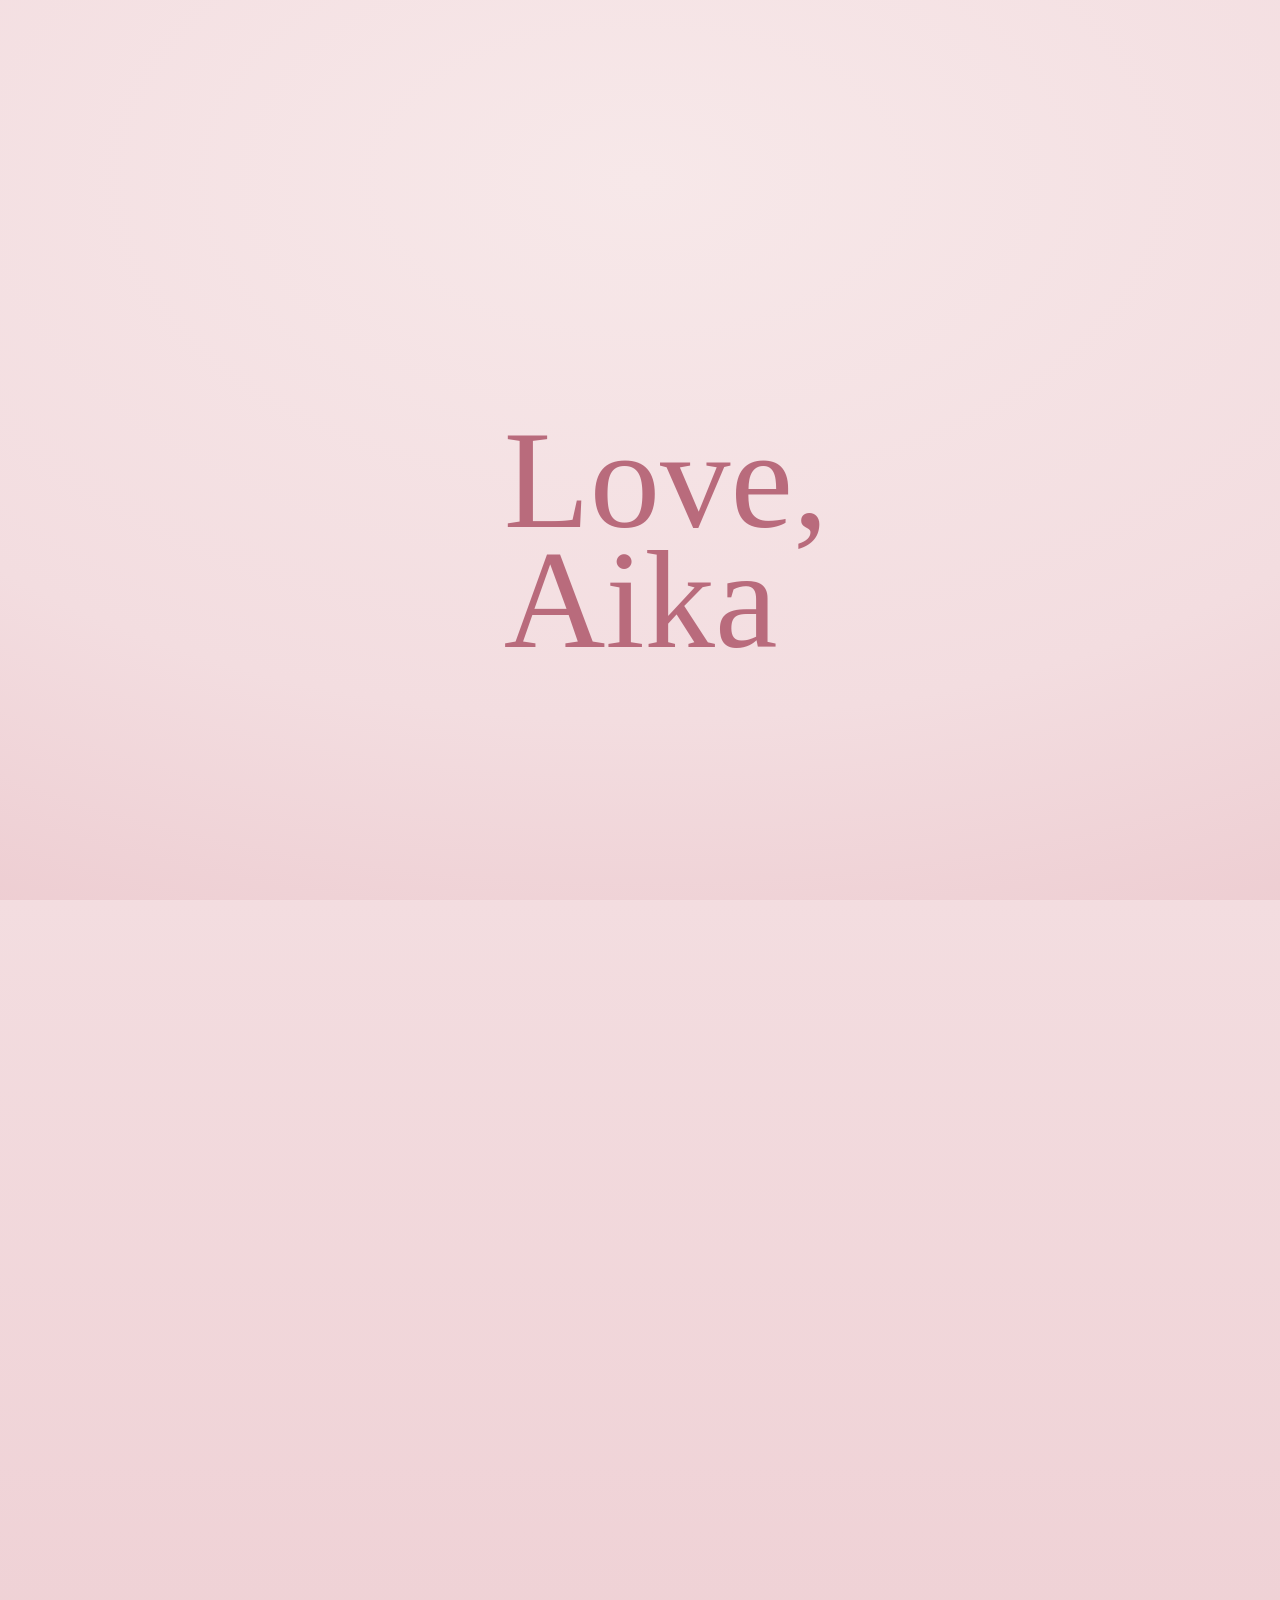
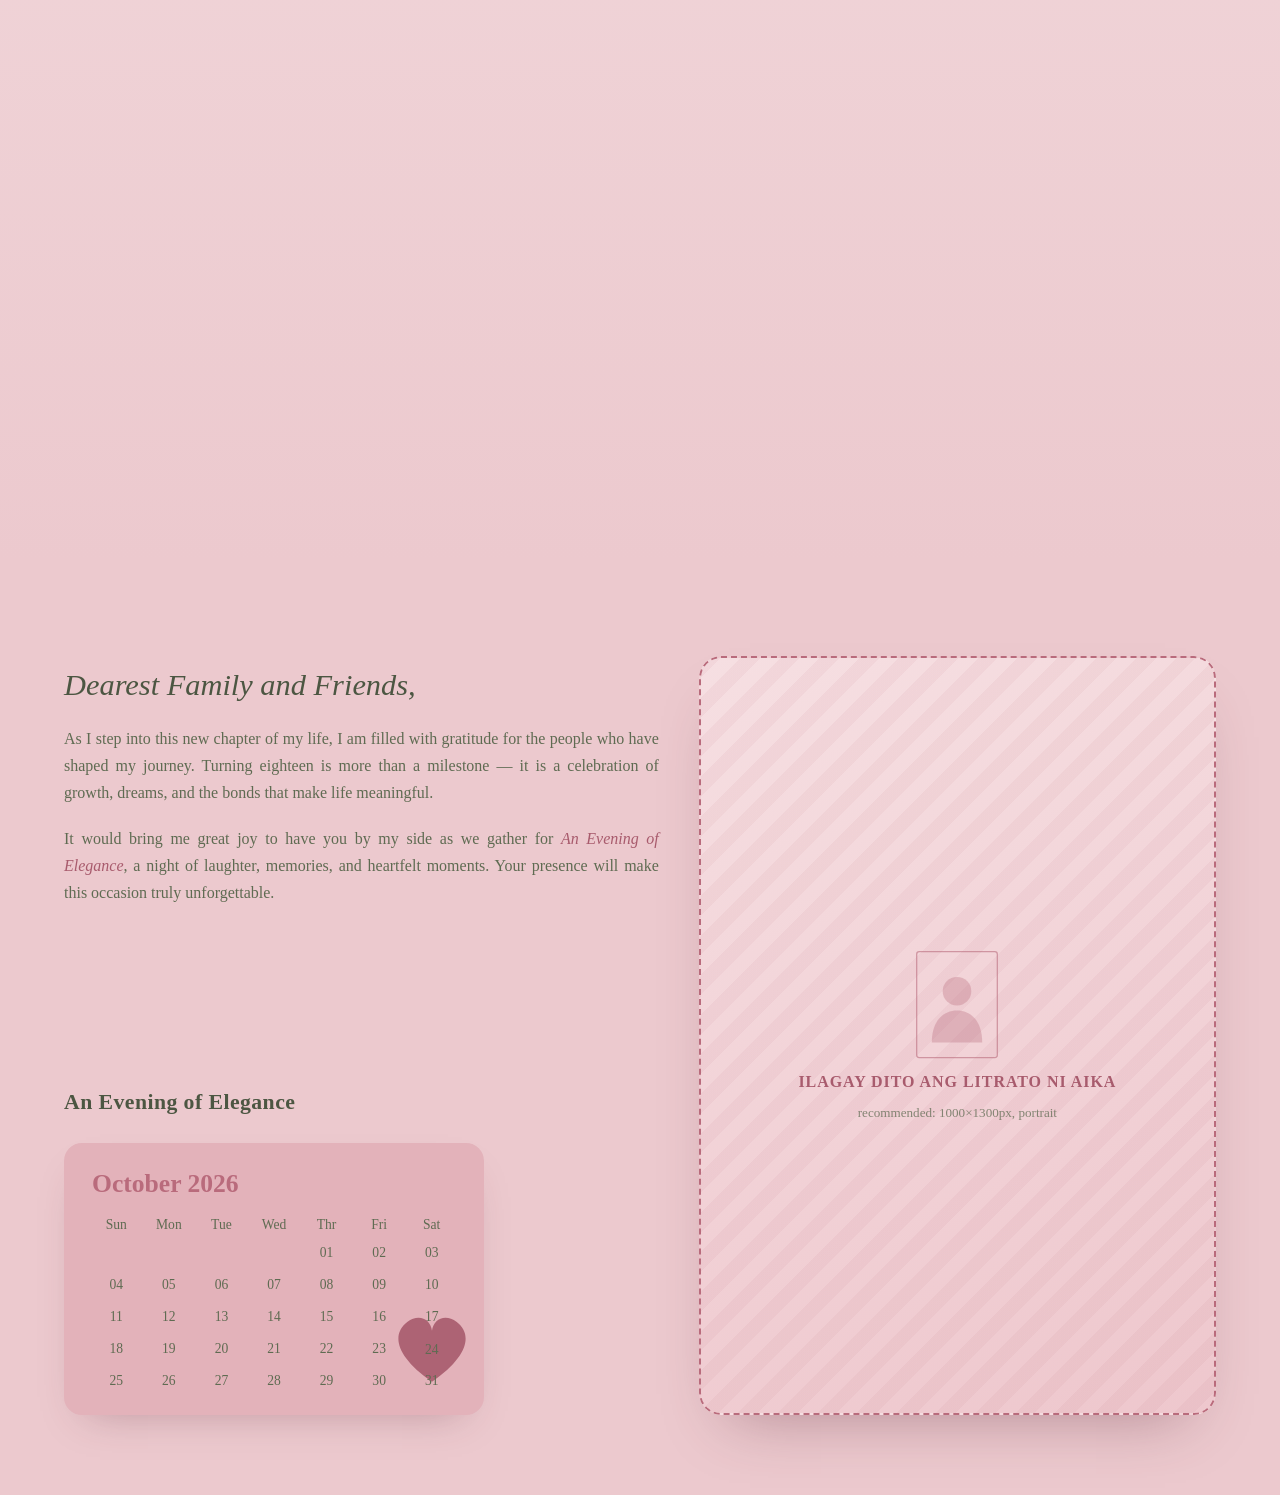
==== index.html @ d9115218 "Create index.html" ====
<!DOCTYPE html>
<html lang="fil">
<head>
<meta charset="UTF-8">
<meta name="viewport" content="width=device-width, initial-scale=1.0">
<title>Aika | An Evening of Elegance</title>
<link rel="stylesheet" href="invitation.css">
</head>
<body class="is-loading">

<!-- Floral SVG sprite sheet, reused across sections -->
<svg width="0" height="0" style="position:absolute">
  <defs id="floral-defs"></defs>
</svg>

<!-- ambient floral corners, fixed, fade based on scroll -->
<div class="floral-layer" aria-hidden="true">
  <img class="floral floral--tl" src="images/floral-corner.svg" alt="">
  <img class="floral floral--bl" src="images/floral-corner-2.svg" alt="">
  <img class="floral floral--tr" src="images/floral-corner.svg" alt="">
</div>

<!-- ============ SECTION 1 : LANDING / COVER ============ -->
<section id="landing" class="landing">
  <div class="landing__inner">
    <div class="landing__stack"></div>
  </div>
</section>

<!-- ============ SPACER — controls scroll distance for the morph ============ -->
<div id="morph-track" class="morph-track" aria-hidden="true"></div>

<!-- ============ SECTION 2 : HOMEPAGE / INVITATION ============ -->
<section id="home" class="home">
  <div class="home__panel">

    <p class="home__eyebrow">Dearest Family and Friends,</p>

    <div class="home__body">
      <p>
        As I step into this new chapter of my life, I am filled with
        gratitude for the people who have shaped my journey. Turning
        eighteen is more than a milestone &mdash; it is a celebration of
        growth, dreams, and the bonds that make life meaningful.
      </p>
      <p>
        It would bring me great joy to have you by my side as we gather
        for <em>An Evening of Elegance</em>, a night of laughter, memories,
        and heartfelt moments. Your presence will make this occasion
        truly unforgettable.
      </p>
    </div>

    <!-- This is the LANDING SPOT for the morphing "Love, Aika" text -->
    <div class="signature-slot" id="signature-slot" aria-hidden="true"></div>

    <p class="home__event">An Evening of Elegance</p>

    <div class="home__calendar-wrap">
      <div class="calendar" aria-label="October 2026 calendar, event on the 24th">
        <p class="calendar__month">October 2026</p>
        <div class="calendar__grid calendar__grid--head">
          <span>Sun</span><span>Mon</span><span>Tue</span><span>Wed</span><span>Thr</span><span>Fri</span><span>Sat</span>
        </div>
        <div class="calendar__grid">
          <span class="is-empty"></span><span class="is-empty"></span><span class="is-empty"></span><span class="is-empty"></span>
          <span>01</span><span>02</span><span>03</span>
          <span>04</span><span>05</span><span>06</span><span>07</span><span>08</span><span>09</span><span>10</span>
          <span>11</span><span>12</span><span>13</span><span>14</span><span>15</span><span>16</span><span>17</span>
          <span>18</span><span>19</span><span>20</span><span>21</span><span>22</span><span>23</span>
          <span class="is-marked">
            <svg class="calendar__heart" viewBox="0 0 120 110" aria-hidden="true">
              <path d="M60 100 C10 65 4 35 26 18 C42 6 58 14 60 30 C62 14 78 6 94 18 C116 35 110 65 60 100 Z" />
            </svg>
            <span class="is-marked__num">24</span>
          </span>
          <span>25</span><span>26</span><span>27</span><span>28</span><span>29</span><span>30</span><span>31</span>
        </div>
      </div>
    </div>

  </div>

  <div class="home__photo">
    <div class="home__photo-frame">
      <div class="photo-placeholder" role="img" aria-label="Placeholder para sa larawan ni Aika">
        <svg viewBox="0 0 200 260" class="photo-placeholder__icon" aria-hidden="true">
          <rect x="4" y="4" width="192" height="252" rx="6" />
          <circle cx="100" cy="98" r="34" />
          <path d="M40 220 C40 168 68 144 100 144 C132 144 160 168 160 220 Z" />
        </svg>
        <p class="photo-placeholder__label">ILAGAY DITO ANG LITRATO NI AIKA</p>
        <p class="photo-placeholder__sub">recommended: 1000&times;1300px, portrait</p>
      </div>
    </div>
  </div>

</section>

<script src="invitation.js"></script>
</body>
</html>
---- invitation.css ----
/* ==========================================================================
   AIKA — AN EVENING OF ELEGANCE
   Self-hosted fonts (no external CDN dependency — works offline too)
   ========================================================================== */

@font-face {
      font-family: 'Amoresa';
      src: url('fonts/Amoresa\ Aged.otf') format('truetype');
    }
    @font-face {
    font-family: 'Maragsa';
    src: url('fonts/MaragsaDisplay.otf') format('truetype');
}

/* ==========================================================================
   Design tokens
   ========================================================================== */

:root {
  /* -- palette, pulled from the reference invitation -- */
  --blush-50:   #f7e8e9;   /* lightest background wash */
  --blush-100:  #f3dde0;   /* landing background */
  --blush-200:  #ecc9ce;   /* home background */
  --blush-300:  #e3b2ba;   /* calendar card */
  --rose-500:   #b96b7c;   /* signature script / headline pink */
  --rose-600:   #a85b6d;   /* deeper rose for emphasis */
  --sage-600:   #5f6b52;   /* the muted green body copy */
  --sage-700:   #4c5642;   /* deeper sage for eyebrow labels */
  --cream-50:   #fbf4ec;

  /* -- type -- */
  --font-script: 'Alex Brush', cursive;
  --font-display: 'Cormorant', serif;
  --font-body: 'Cormorant Garamond', serif;

  /* -- motion -- */
  --ease-soft: cubic-bezier(0.22, 1, 0.36, 1);
}

* { box-sizing: border-box; }

html {
  scroll-behavior: auto; /* we drive motion manually via JS, not CSS smoothscroll */
}

body {
  margin: 0;
  font-family: var(--font-body);
  color: var(--sage-600);
  background: var(--blush-100);
  overflow-x: hidden;
}

@media (prefers-reduced-motion: reduce) {
  * { animation-duration: 0.01ms !important; transition-duration: 0.01ms !important; }
}

p { margin: 0; }

/* ==========================================================================
   Ambient floral corners — fixed, subtly present across both sections
   ========================================================================== */

.floral-layer {
  position: fixed;
  inset: 0;
  pointer-events: none;
  z-index: 1;
}

.floral {
  position: absolute;
  width: clamp(160px, 22vw, 340px);
  height: auto;
  opacity: 0.9;
}

.floral--tl { top: -40px; left: -50px; }
.floral--bl { bottom: -60px; left: -60px; transform: scaleY(-1) rotate(6deg); }
.floral--tr { top: -50px; right: -60px; transform: scaleX(-1); }

@media (max-width: 720px) {
  .floral { width: clamp(120px, 34vw, 200px); opacity: 0.7; }
}

/* ==========================================================================
   PAGE-LOAD FADE-IN
   body starts hidden+lifted; JS removes .is-loading shortly after DOM
   ready, which lets this transition play once on first visit.
   ========================================================================== */

body.is-loading .landing__inner,
body.is-loading #signature {
  opacity: 0;
}

body.is-loading .landing__inner {
  transform: translateY(14px);
}

.landing__inner {
  transition: opacity 1.1s var(--ease-soft), transform 1.1s var(--ease-soft);
}

#signature {
  transition: opacity 1.1s var(--ease-soft);
}

@media (prefers-reduced-motion: reduce) {
  body.is-loading .landing__inner,
  body.is-loading #signature {
    opacity: 1;
  }
  body.is-loading .landing__inner { transform: none; }
}

/* ==========================================================================
   SECTION 1 — LANDING / COVER
   ========================================================================== */

.landing {
  position: relative;
  height: 100vh;
  display: flex;
  align-items: center;
  justify-content: center;
  background: radial-gradient(120% 100% at 50% 20%, var(--blush-50) 0%, var(--blush-100) 60%, var(--blush-200) 100%);
  z-index: 2;
  overflow: hidden;
}

.landing__inner {
  text-align: center;
  padding: 0 24px;
  max-width: 720px;
  display: flex;
  flex-direction: column;
  align-items: center;
}

/* This empty stack reserves layout space equal to where the moving
   "Love, Aika" signature sits at scroll-progress = 0 (two script lines).
   The actual text is rendered by the single #signature element,
   positioned in JS, so this block only needs to hold its place. */
.landing__stack {
  height: clamp(230px, 30vw, 340px);
  width: 100%;
}


/* ==========================================================================
   MORPH TRACK — invisible spacer that defines how much scrolling
   the landing -> homepage transition takes
   ========================================================================== */

.morph-track {
  height: 140vh; /* scroll distance for the full morph */
  position: relative;
  z-index: 2;
  background: linear-gradient(to bottom, var(--blush-100), var(--blush-200));
  pointer-events: none;
}

/* ==========================================================================
   SECTION 2 — HOMEPAGE / INVITATION
   ========================================================================== */

.home {
  position: relative;
  min-height: 100vh;
  background: var(--blush-200);
  z-index: 2;
  display: grid;
  grid-template-columns: 1.15fr 1fr;
  align-items: stretch;
  padding: 96px 5vw 80px;
  gap: 40px;
}

.home__panel {
  display: flex;
  flex-direction: column;
  padding-top: 12px;
  max-width: 640px;
}

.home__eyebrow {
  font-family: var(--font-display);
  font-style: italic;
  font-weight: 500;
  font-size: clamp(1.4rem, 2.4vw, 1.9rem);
  color: var(--sage-700);
  margin-bottom: 22px;
}

.home__body {
  display: flex;
  flex-direction: column;
  gap: 18px;
  font-size: clamp(1rem, 1.15vw, 1.15rem);
  line-height: 1.7;
  color: var(--sage-600);
  text-align: justify;
}

.home__body em {
  font-style: italic;
  color: var(--rose-600);
}

/* Reserved space where the moving signature settles at scroll-progress = 1.
   Height matches the visual footprint of the script text at its small size.
   Uses a higher min so narrow/mobile viewports don't under-reserve space
   relative to the font-size formula used in script.js (based on slot width). */
.signature-slot {
  height: clamp(150px, 30vw, 190px);
  width: 100%;
}

.home__event {
  font-family: var(--font-body);
  font-weight: 600;
  font-size: clamp(1.15rem, 1.7vw, 1.5rem);
  color: var(--sage-700);
  letter-spacing: 0.02em;
  margin-top: -6px;
  margin-bottom: 28px;
}

.home__calendar-wrap {
  margin-top: auto;
}

.calendar {
  position: relative;
  background: var(--blush-300);
  border-radius: 18px;
  padding: 26px 28px 22px;
  max-width: 420px;
  overflow: hidden;
  box-shadow: 0 18px 40px -22px rgba(90, 40, 55, 0.35);
}

.calendar__month {
  font-family: var(--font-display);
  font-weight: 600;
  font-size: clamp(1.4rem, 2vw, 1.7rem);
  color: var(--rose-500);
  margin-bottom: 14px;
}

.calendar__grid {
  display: grid;
  grid-template-columns: repeat(7, 1fr);
  gap: 8px 4px;
  text-align: center;
  font-size: 0.85rem;
}

.calendar__grid--head {
  font-weight: 600;
  color: var(--sage-700);
  margin-bottom: 4px;
}

.calendar__grid span {
  padding: 4px 0;
  color: var(--sage-600);
  font-weight: 500;
  position: relative;
  z-index: 2;
}

.calendar__grid span.is-empty { visibility: hidden; }

.calendar__grid span.is-marked {
  position: relative;
  display: flex;
  align-items: center;
  justify-content: center;
  padding: 0;
}

.calendar__heart {
  position: absolute;
  top: 50%;
  left: 50%;
  width: 180%;
  height: auto;
  transform: translate(-50%, -50%);
  fill: var(--rose-600);
  opacity: 0.9;
  z-index: 1;
  pointer-events: none;
}

.is-marked__num {
  position: relative;
  z-index: 2;
  color: var(--cream-50);
  font-weight: 700;
  transform: translateY(3%);
}

/* ---- photo side ---- */

.home__photo {
  display: flex;
  align-items: stretch;
  justify-content: center;
}

.home__photo-frame {
  position: relative;
  width: 100%;
  border-radius: 22px;
  overflow: hidden;
  box-shadow: 0 30px 60px -30px rgba(90, 40, 55, 0.4);
}

.photo-placeholder {
  width: 100%;
  height: 100%;
  min-height: 560px;
  background:
    repeating-linear-gradient(135deg, rgba(185,107,124,0.07) 0 14px, transparent 14px 28px),
    linear-gradient(160deg, #f6dfe2, #eec7cd);
  border: 2px dashed var(--rose-500);
  border-radius: 22px;
  display: flex;
  flex-direction: column;
  align-items: center;
  justify-content: center;
  gap: 14px;
  text-align: center;
  padding: 30px;
}

.photo-placeholder__icon {
  width: 84px;
  height: auto;
  fill: none;
  stroke: var(--rose-500);
  stroke-width: 3;
  opacity: 0.6;
}
.photo-placeholder__icon circle,
.photo-placeholder__icon path {
  fill: var(--rose-500);
  stroke: none;
  opacity: 0.55;
}
.photo-placeholder__icon rect {
  fill: none;
  stroke: var(--rose-500);
  stroke-width: 3;
}

.photo-placeholder__label {
  font-family: var(--font-display);
  font-weight: 600;
  letter-spacing: 0.06em;
  color: var(--rose-600);
  font-size: 1rem;
}

.photo-placeholder__sub {
  font-size: 0.82rem;
  color: var(--sage-600);
  opacity: 0.75;
}

/* ==========================================================================
   THE MORPHING SIGNATURE — "Love, Aika"
   This single element is positioned with fixed coordinates calculated
   in JS every scroll frame, interpolating between its landing-page
   "hero" position/size and its homepage "settled" position/size.
   ========================================================================== */

#signature {
  position: fixed;
  top: 0;
  left: 0;
  transform-origin: center center;
  font-family: var(--font-script);
  color: var(--rose-500);
  line-height: 0.85;
  white-space: nowrap;
  pointer-events: none;
  z-index: 5;
  will-change: transform, top, left;
}

#signature .word {
  display: block;
}

#signature .word--love { display: inline-block; }
#signature .word--aika { display: block; }

/* Homepage caption under the signature once settled (fades in near the end) */
.home__event-label {
  display: none;
}

/* ==========================================================================
   Responsive — tablet / mobile
   ========================================================================== */

@media (max-width: 980px) {
  .home {
    grid-template-columns: 1fr;
    padding: 72px 6vw 60px;
  }
  .home__photo { order: -1; }
  .photo-placeholder { min-height: 380px; }
  .home__panel { max-width: none; }
}

@media (max-width: 560px) {
  .home__body { text-align: left; }
  .calendar { padding: 20px 18px 18px; }
  .calendar__grid { font-size: 0.72rem; gap: 6px 2px; }
}
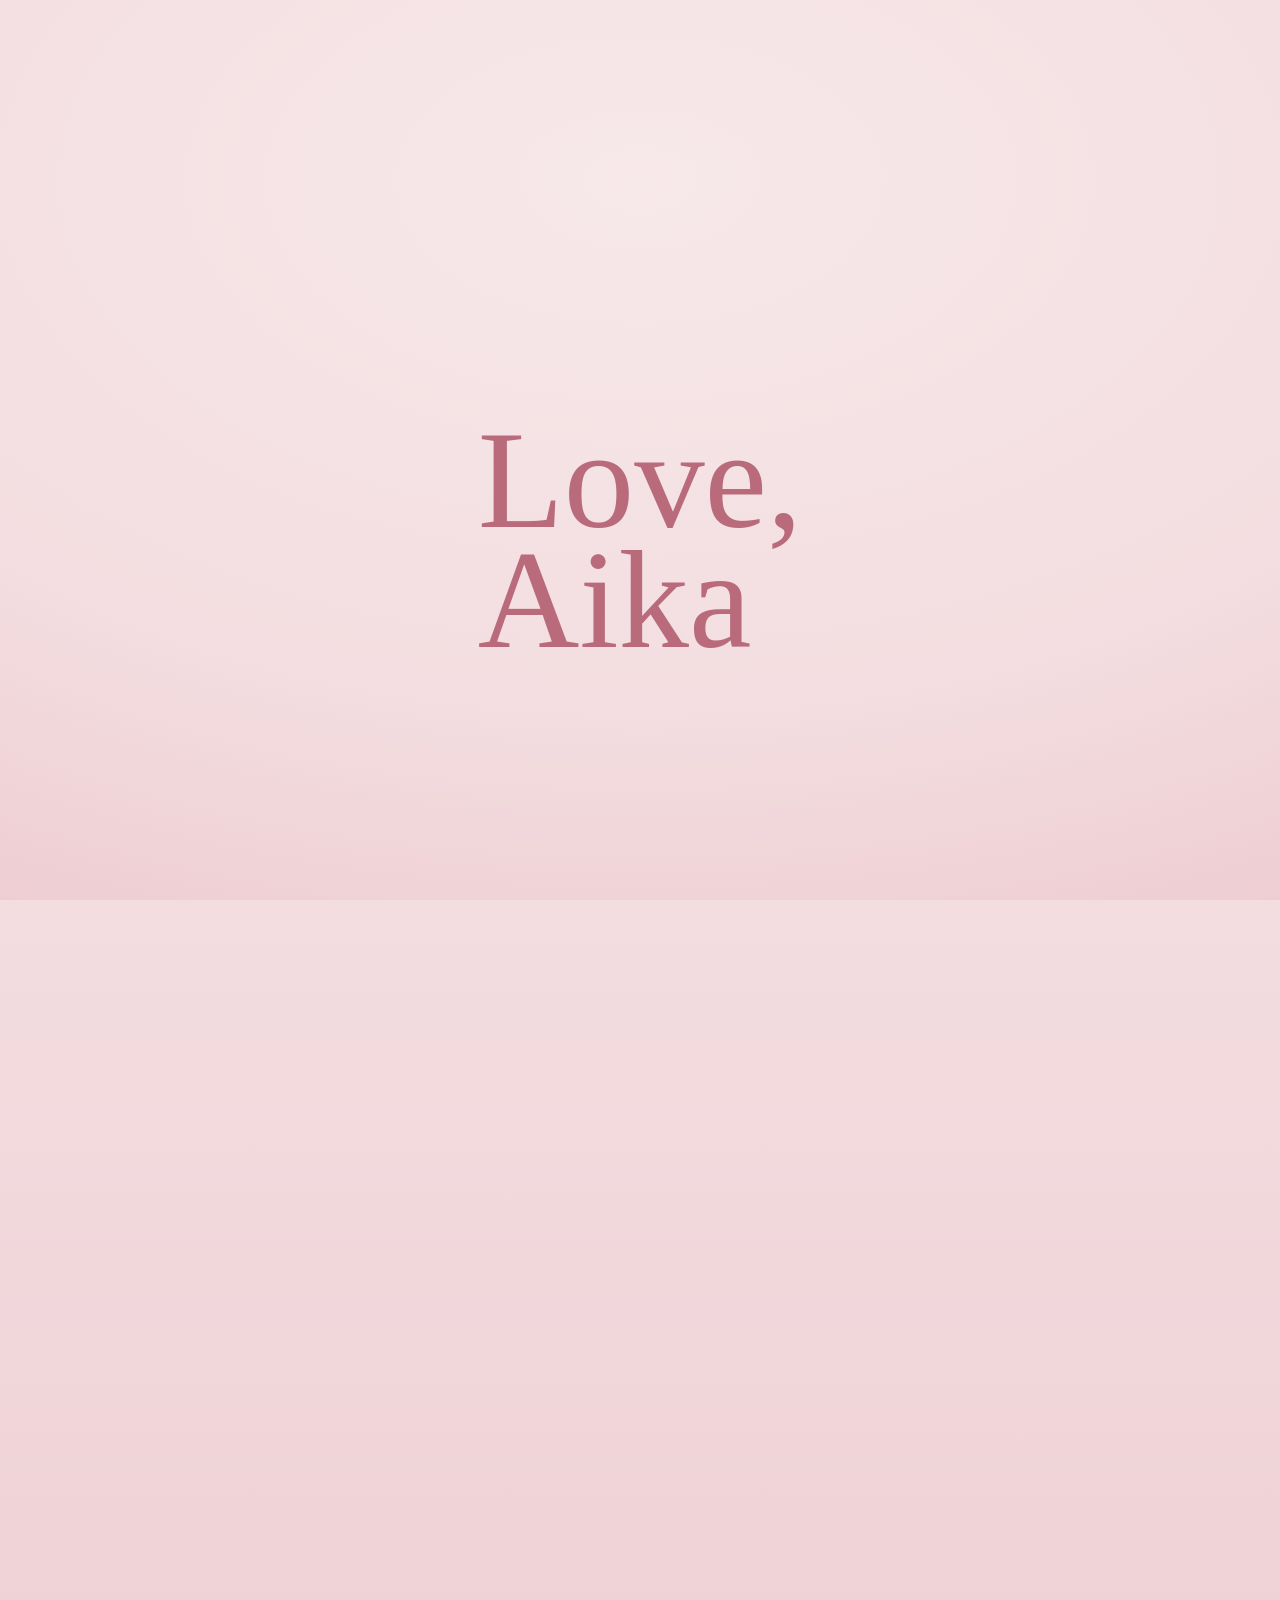
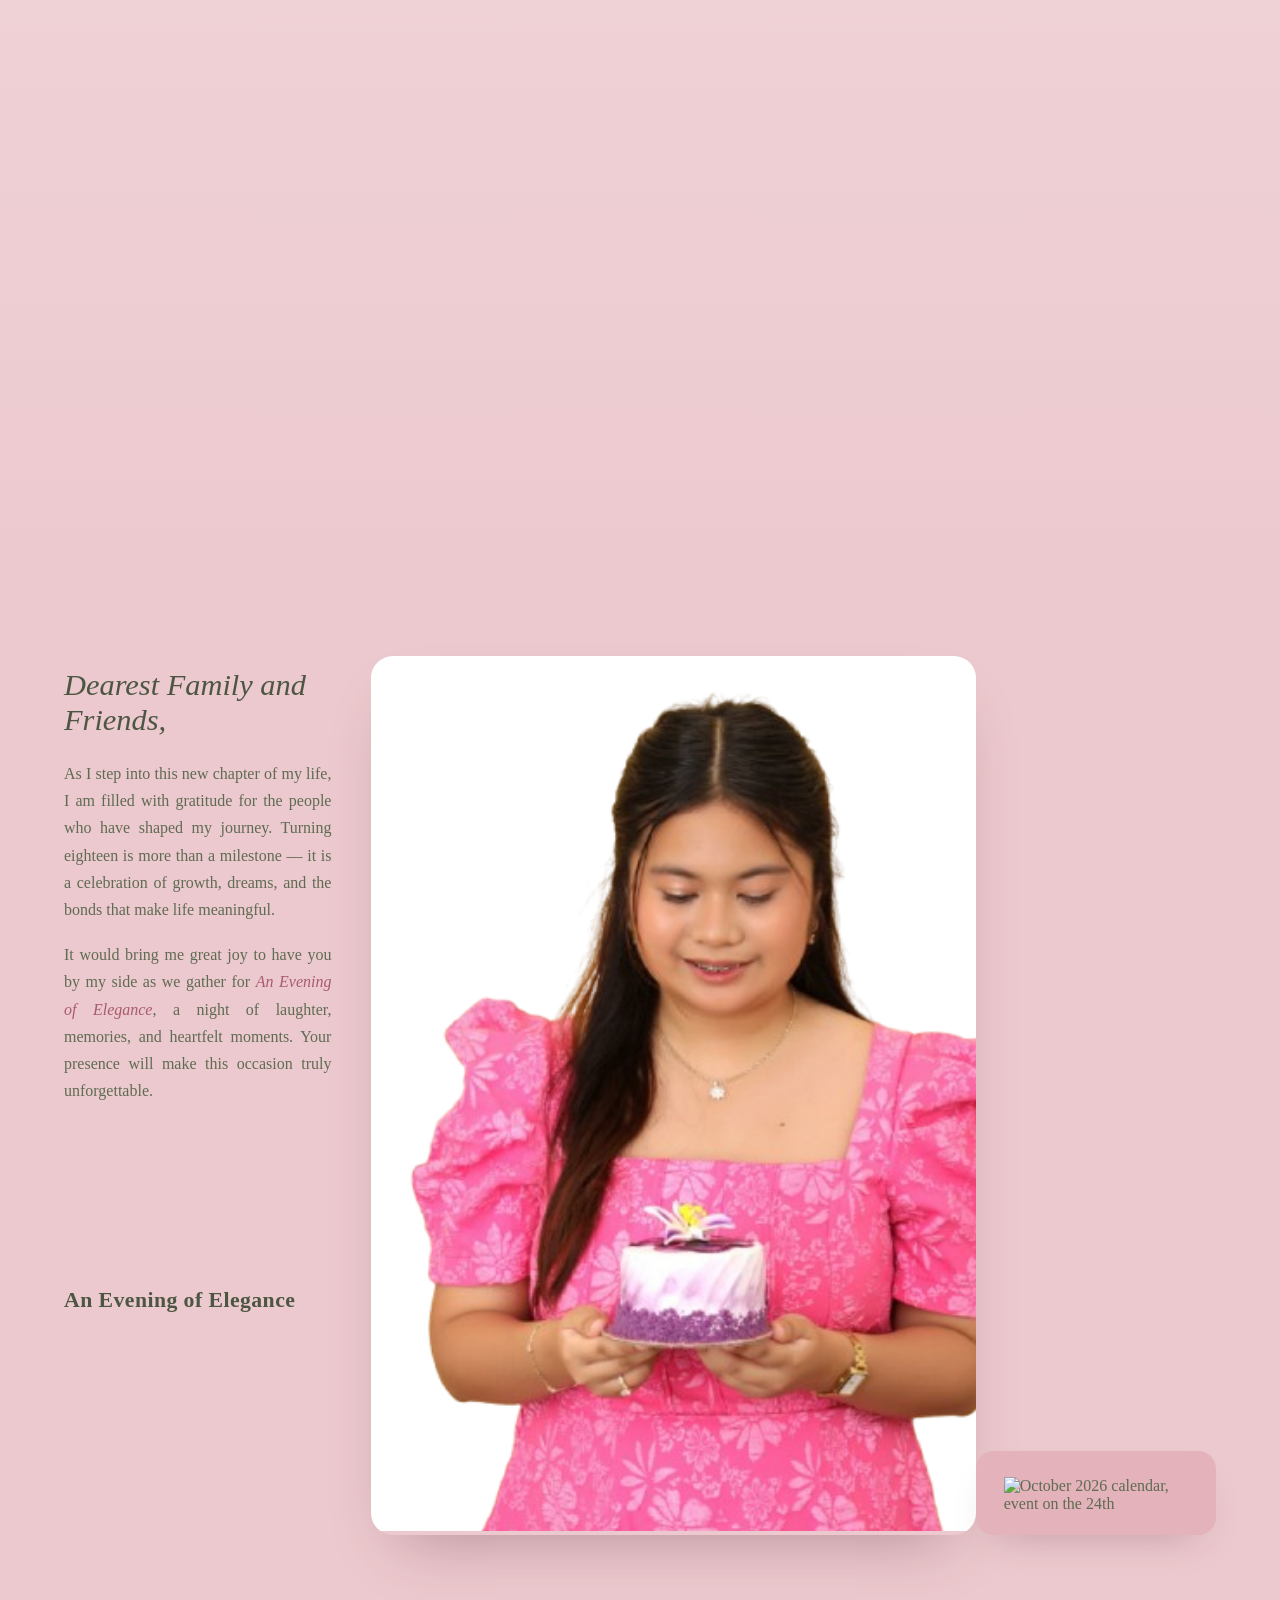
==== commit bdedf57e: "Simplify index.html by removing calendar and photo Removed calendar details and placeholder photo se" ====
--- a/index.html
+++ b/index.html
@@ -56,44 +56,21 @@
 
     <p class="home__event">An Evening of Elegance</p>
 
+    </div>
+
+    <div class="home__photo">
+      <div class="home__photo-frame">
+        <img src="images/aika-photo.png" alt="Litrato ni Aika" class="home__photo-img">
+      </div>
+
     <div class="home__calendar-wrap">
       <div class="calendar" aria-label="October 2026 calendar, event on the 24th">
-        <p class="calendar__month">October 2026</p>
-        <div class="calendar__grid calendar__grid--head">
-          <span>Sun</span><span>Mon</span><span>Tue</span><span>Wed</span><span>Thr</span><span>Fri</span><span>Sat</span>
-        </div>
-        <div class="calendar__grid">
-          <span class="is-empty"></span><span class="is-empty"></span><span class="is-empty"></span><span class="is-empty"></span>
-          <span>01</span><span>02</span><span>03</span>
-          <span>04</span><span>05</span><span>06</span><span>07</span><span>08</span><span>09</span><span>10</span>
-          <span>11</span><span>12</span><span>13</span><span>14</span><span>15</span><span>16</span><span>17</span>
-          <span>18</span><span>19</span><span>20</span><span>21</span><span>22</span><span>23</span>
-          <span class="is-marked">
-            <svg class="calendar__heart" viewBox="0 0 120 110" aria-hidden="true">
-              <path d="M60 100 C10 65 4 35 26 18 C42 6 58 14 60 30 C62 14 78 6 94 18 C116 35 110 65 60 100 Z" />
-            </svg>
-            <span class="is-marked__num">24</span>
-          </span>
-          <span>25</span><span>26</span><span>27</span><span>28</span><span>29</span><span>30</span><span>31</span>
-        </div>
+        <img src="images/calendar.png" alt="October 2026 calendar, event on the 24th">
       </div>
     </div>
 
-  </div>
 
-  <div class="home__photo">
-    <div class="home__photo-frame">
-      <div class="photo-placeholder" role="img" aria-label="Placeholder para sa larawan ni Aika">
-        <svg viewBox="0 0 200 260" class="photo-placeholder__icon" aria-hidden="true">
-          <rect x="4" y="4" width="192" height="252" rx="6" />
-          <circle cx="100" cy="98" r="34" />
-          <path d="M40 220 C40 168 68 144 100 144 C132 144 160 168 160 220 Z" />
-        </svg>
-        <p class="photo-placeholder__label">ILAGAY DITO ANG LITRATO NI AIKA</p>
-        <p class="photo-placeholder__sub">recommended: 1000&times;1300px, portrait</p>
-      </div>
-    </div>
-  </div>
+  
 
 </section>
 
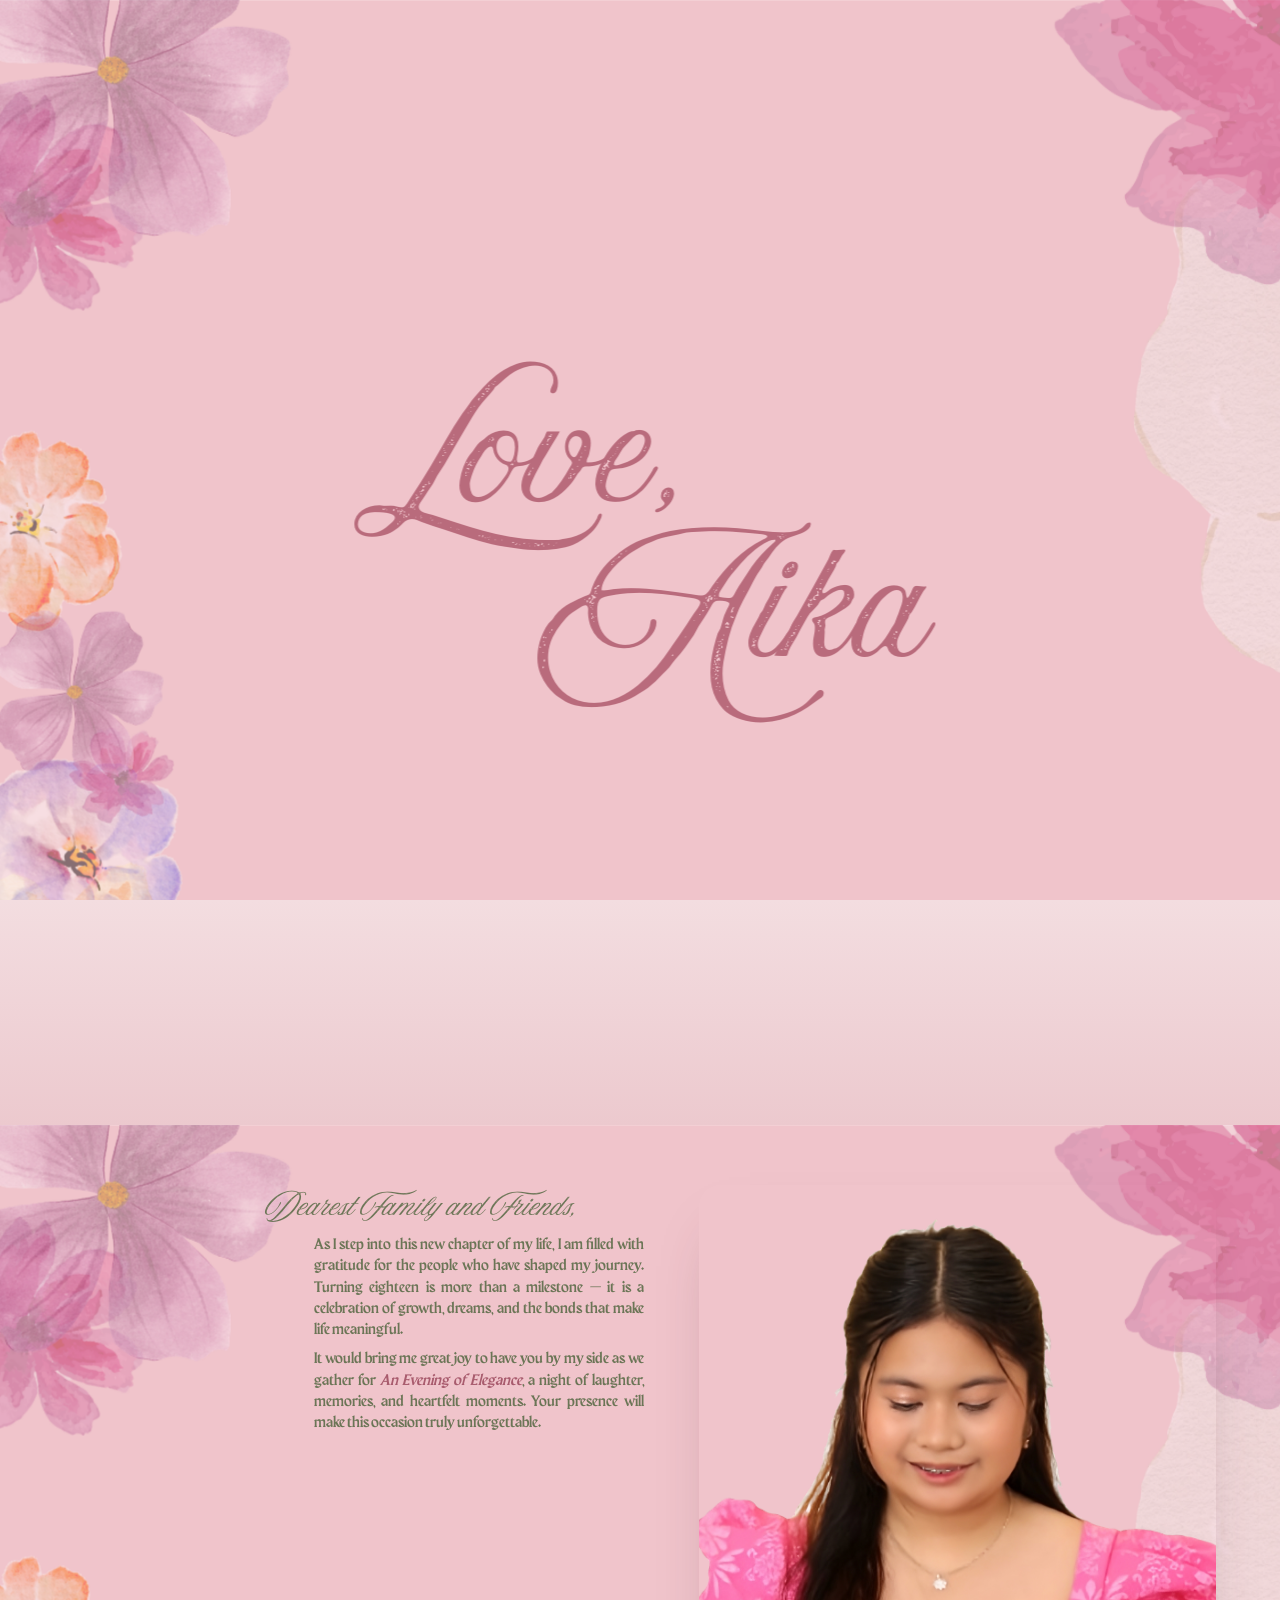
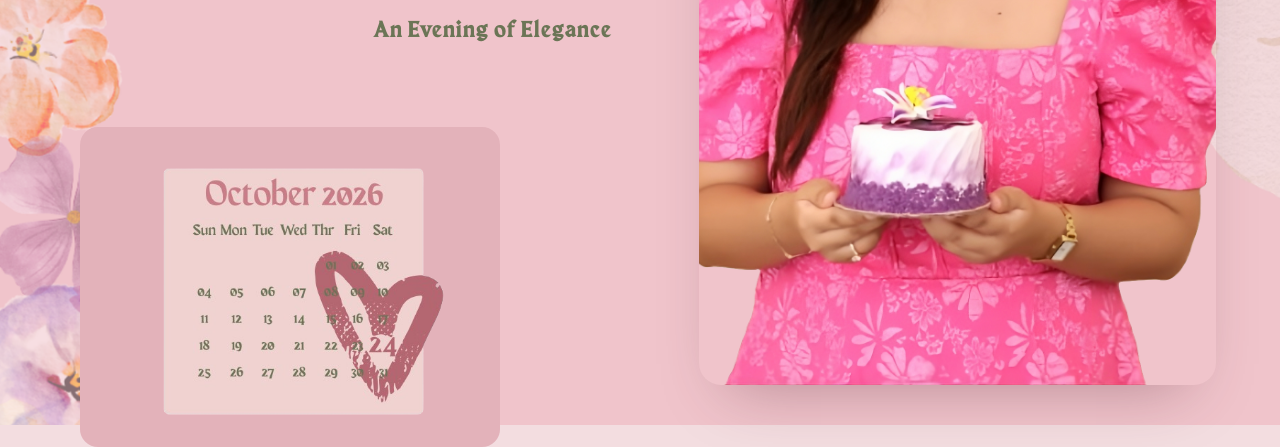
==== commit ee423b83: "Refactor calendar and photo sections in index.html Removed redundant calendar div and adjusted photo" ====
--- a/index.html
+++ b/index.html
@@ -56,21 +56,17 @@
 
     <p class="home__event">An Evening of Elegance</p>
 
+    <div class="calendar" aria-label="October 2026 calendar, event on the 24th">
+      <img src="images/calendar.png" alt="October 2026 calendar, event on the 24th">
     </div>
 
-    <div class="home__photo">
-      <div class="home__photo-frame">
-        <img src="images/aika-photo.png" alt="Litrato ni Aika" class="home__photo-img">
-      </div>
+  </div>
 
-    <div class="home__calendar-wrap">
-      <div class="calendar" aria-label="October 2026 calendar, event on the 24th">
-        <img src="images/calendar.png" alt="October 2026 calendar, event on the 24th">
-      </div>
+  <div class="home__photo">
+    <div class="home__photo-frame">
+      <img src="images/aika-photo.png" alt="Litrato ni Aika" class="home__photo-img">
     </div>
-
-
-  
+  </div>
 
 </section>
 
--- a/invitation.css
+++ b/invitation.css
@@ -29,8 +29,8 @@
   --cream-50:   #fbf4ec;
 
   /* -- type -- */
-  --font-script: 'Alex Brush', cursive;
-  --font-display: 'Cormorant', serif;
+  --font-script: 'Amoresa', serif;
+  --font-display: 'Maragsa', serif;
   --font-body: 'Cormorant Garamond', serif;
 
   /* -- motion -- */
@@ -124,7 +124,7 @@
   display: flex;
   align-items: center;
   justify-content: center;
-  background: radial-gradient(120% 100% at 50% 20%, var(--blush-50) 0%, var(--blush-100) 60%, var(--blush-200) 100%);
+  background-image: url(images/background.png);
   z-index: 2;
   overflow: hidden;
 }
@@ -154,7 +154,7 @@
    ========================================================================== */
 
 .morph-track {
-  height: 140vh; /* scroll distance for the full morph */
+  height: 25vh; /* scroll distance for the full morph */
   position: relative;
   z-index: 2;
   background: linear-gradient(to bottom, var(--blush-100), var(--blush-200));
@@ -168,39 +168,43 @@
 .home {
   position: relative;
   min-height: 100vh;
-  background: var(--blush-200);
+  background-image: url(images/background.png);
   z-index: 2;
   display: grid;
   grid-template-columns: 1.15fr 1fr;
   align-items: stretch;
-  padding: 96px 5vw 80px;
+  padding: 60px 5vw 40px;
   gap: 40px;
 }
-
+ 
 .home__panel {
   display: flex;
   flex-direction: column;
-  padding-top: 12px;
+  padding-top: 0;
   max-width: 640px;
 }
 
 .home__eyebrow {
-  font-family: var(--font-display);
+  font-family: var(--font-script);
   font-style: italic;
   font-weight: 500;
-  font-size: clamp(1.4rem, 2.4vw, 1.9rem);
-  color: var(--sage-700);
-  margin-bottom: 22px;
+  font-size: clamp(1.5rem, 1.6vw, 1.9rem);
+  color: #6b7556;
+  padding-left: 200px;
+  max-width: 680px;
 }
 
 .home__body {
   display: flex;
   flex-direction: column;
-  gap: 18px;
-  font-size: clamp(1rem, 1.15vw, 1.15rem);
-  line-height: 1.7;
-  color: var(--sage-600);
+  gap: 8px;
+  font-family: var(--font-display);
+  font-size: clamp(0.95rem, 1.05vw, 1.1rem);
+  line-height: 1.4;
+  color: #6b7556;
   text-align: justify;
+  padding-left: 250px;
+  max-width: 580px;
 }
 
 .home__body em {
@@ -213,103 +217,55 @@
    Uses a higher min so narrow/mobile viewports don't under-reserve space
    relative to the font-size formula used in script.js (based on slot width). */
 .signature-slot {
-  height: clamp(150px, 30vw, 190px);
-  width: 100%;
+  height: clamp(130px, 25vw, 170px);
+  width: 100%;
+  padding-left: 200px;
 }
 
 .home__event {
-  font-family: var(--font-body);
+  font-family: var(--font-display);
   font-weight: 600;
   font-size: clamp(1.15rem, 1.7vw, 1.5rem);
-  color: var(--sage-700);
-  letter-spacing: 0.02em;
-  margin-top: -6px;
+  color: #6b7556;
+  margin-top: 15px;
   margin-bottom: 28px;
-}
-
-.home__calendar-wrap {
-  margin-top: auto;
-}
-
-.calendar {
+  letter-spacing: 2px;
+  padding-left: 310px;
+}
+
+.home__photo {
   position: relative;
-  background: var(--blush-300);
-  border-radius: 18px;
-  padding: 26px 28px 22px;
-  max-width: 420px;
-  overflow: hidden;
-  box-shadow: 0 18px 40px -22px rgba(90, 40, 55, 0.35);
-}
-
-.calendar__month {
-  font-family: var(--font-display);
-  font-weight: 600;
-  font-size: clamp(1.4rem, 2vw, 1.7rem);
-  color: var(--rose-500);
-  margin-bottom: 14px;
-}
-
-.calendar__grid {
-  display: grid;
-  grid-template-columns: repeat(7, 1fr);
-  gap: 8px 4px;
-  text-align: center;
-  font-size: 0.85rem;
-}
-
-.calendar__grid--head {
-  font-weight: 600;
-  color: var(--sage-700);
-  margin-bottom: 4px;
-}
-
-.calendar__grid span {
-  padding: 4px 0;
-  color: var(--sage-600);
-  font-weight: 500;
-  position: relative;
-  z-index: 2;
-}
-
-.calendar__grid span.is-empty { visibility: hidden; }
-
-.calendar__grid span.is-marked {
-  position: relative;
-  display: flex;
-  align-items: center;
-  justify-content: center;
-  padding: 0;
-}
-
-.calendar__heart {
-  position: absolute;
-  top: 50%;
-  left: 50%;
-  width: 180%;
-  height: auto;
-  transform: translate(-50%, -50%);
-  fill: var(--rose-600);
-  opacity: 0.9;
-  z-index: 1;
-  pointer-events: none;
-}
-
-.is-marked__num {
-  position: relative;
-  z-index: 2;
-  color: var(--cream-50);
-  font-weight: 700;
-  transform: translateY(3%);
-}
-
-/* ---- photo side ---- */
-
-.home__photo {
   display: flex;
   align-items: stretch;
   justify-content: center;
 }
 
+
+.calendar {
+  position: absolute;
+  bottom: -22px;
+  right: 780px;
+  z-index: 10;
+  background: var(--blush-300);
+  border-radius: 18px;
+  padding: 0;
+  width: 100%;
+  max-width: 420px;
+  aspect-ratio: 420 / 320;
+  overflow: hidden;
+  box-shadow: 0 10px 10px -22px rgba(90, 40, 55, 0.35);
+}
+
+.calendar img {
+  display: block;
+  width: 100%;
+  height: 100%;
+  object-fit: contain;
+}
+
+
+/* ---- photo side ---- */
+
 .home__photo-frame {
   position: relative;
   width: 100%;
@@ -318,56 +274,18 @@
   box-shadow: 0 30px 60px -30px rgba(90, 40, 55, 0.4);
 }
 
-.photo-placeholder {
+/* Actual photo of Aika — replaces .photo-placeholder once an image is
+   uploaded. object-fit: cover keeps the frame's shape no matter the
+   source image's native dimensions, cropping instead of distorting. */
+.home__photo-img {
+  display: block;
   width: 100%;
   height: 100%;
   min-height: 560px;
-  background:
-    repeating-linear-gradient(135deg, rgba(185,107,124,0.07) 0 14px, transparent 14px 28px),
-    linear-gradient(160deg, #f6dfe2, #eec7cd);
-  border: 2px dashed var(--rose-500);
+  max-height: 850px;
+  object-fit: cover;
+  object-position: center;
   border-radius: 22px;
-  display: flex;
-  flex-direction: column;
-  align-items: center;
-  justify-content: center;
-  gap: 14px;
-  text-align: center;
-  padding: 30px;
-}
-
-.photo-placeholder__icon {
-  width: 84px;
-  height: auto;
-  fill: none;
-  stroke: var(--rose-500);
-  stroke-width: 3;
-  opacity: 0.6;
-}
-.photo-placeholder__icon circle,
-.photo-placeholder__icon path {
-  fill: var(--rose-500);
-  stroke: none;
-  opacity: 0.55;
-}
-.photo-placeholder__icon rect {
-  fill: none;
-  stroke: var(--rose-500);
-  stroke-width: 3;
-}
-
-.photo-placeholder__label {
-  font-family: var(--font-display);
-  font-weight: 600;
-  letter-spacing: 0.06em;
-  color: var(--rose-600);
-  font-size: 1rem;
-}
-
-.photo-placeholder__sub {
-  font-size: 0.82rem;
-  color: var(--sage-600);
-  opacity: 0.75;
 }
 
 /* ==========================================================================
@@ -377,14 +295,15 @@
    "hero" position/size and its homepage "settled" position/size.
    ========================================================================== */
 
-#signature {
+#signature {  
   position: fixed;
+  margin-top: 10px;
   top: 0;
   left: 0;
   transform-origin: center center;
   font-family: var(--font-script);
   color: var(--rose-500);
-  line-height: 0.85;
+  line-height: 1.10;
   white-space: nowrap;
   pointer-events: none;
   z-index: 5;
@@ -396,7 +315,7 @@
 }
 
 #signature .word--love { display: inline-block; }
-#signature .word--aika { display: block; }
+#signature .word--aika { display: block; text-align: right; padding-left: 1.3em;}
 
 /* Homepage caption under the signature once settled (fades in near the end) */
 .home__event-label {
@@ -413,12 +332,81 @@
     padding: 72px 6vw 60px;
   }
   .home__photo { order: -1; }
-  .photo-placeholder { min-height: 380px; }
   .home__panel { max-width: none; }
+  .home__photo-img {
+    min-height: 320px;
+    max-height: 480px;
+  }
+  .calendar {
+    position: relative;
+    bottom: auto;
+    left: auto;
+    margin-top: 20px;
+  }
+}
+
+@media (max-width: 767px) and (min-width: 561px) {
+  .home__eyebrow {
+    padding-left: 60px;
+    max-width: none;
+  }
+  .home__body {
+    padding-left: 60px;
+    max-width: none;
+  }
+  .signature-slot { 
+    padding-left: 60px; 
+  }
+  .home__event {
+    padding-left: 60px;
+  }
 }
 
 @media (max-width: 560px) {
-  .home__body { text-align: left; }
-  .calendar { padding: 20px 18px 18px; }
-  .calendar__grid { font-size: 0.72rem; gap: 6px 2px; }
-}+  .home__eyebrow {
+    padding-left: 0;
+    max-width: none;
+  }
+  .home__body { 
+    text-align: left;
+    padding-left: 0;
+    max-width: none; 
+  }
+  .signature-slot { 
+    padding-left: 0; 
+  }
+  .home__event {
+    padding-left: 0;
+  }
+  .home__photo-img {
+    min-height: 260px;
+    max-height: 380px;
+  }
+  .calendar { 
+    padding: 20px 18px 18px; 
+  }
+}
+
+@media (max-width: 320px) {
+   .home__photo-img {
+      min-height: 180px;
+      max-height: 260px;
+   } 
+   .home__eyebrow {
+      font-size: clamp(1.1rem, 4vw, 1.4rem);
+   }
+   .home__body {
+      font-size: clamp(0.8rem, 3vw, 0.9rem);
+      gap: 6px;
+   }
+   .signature-slot {
+      height: clamp(80px, 20vw, 110px);
+   }
+   .home__event {
+      font-size: clamp(0.9rem, 3.5vw, 1.1rem);
+      margin-bottom: 16px;
+   }
+   .calendar {
+      max-width: 260px;
+   }
+}
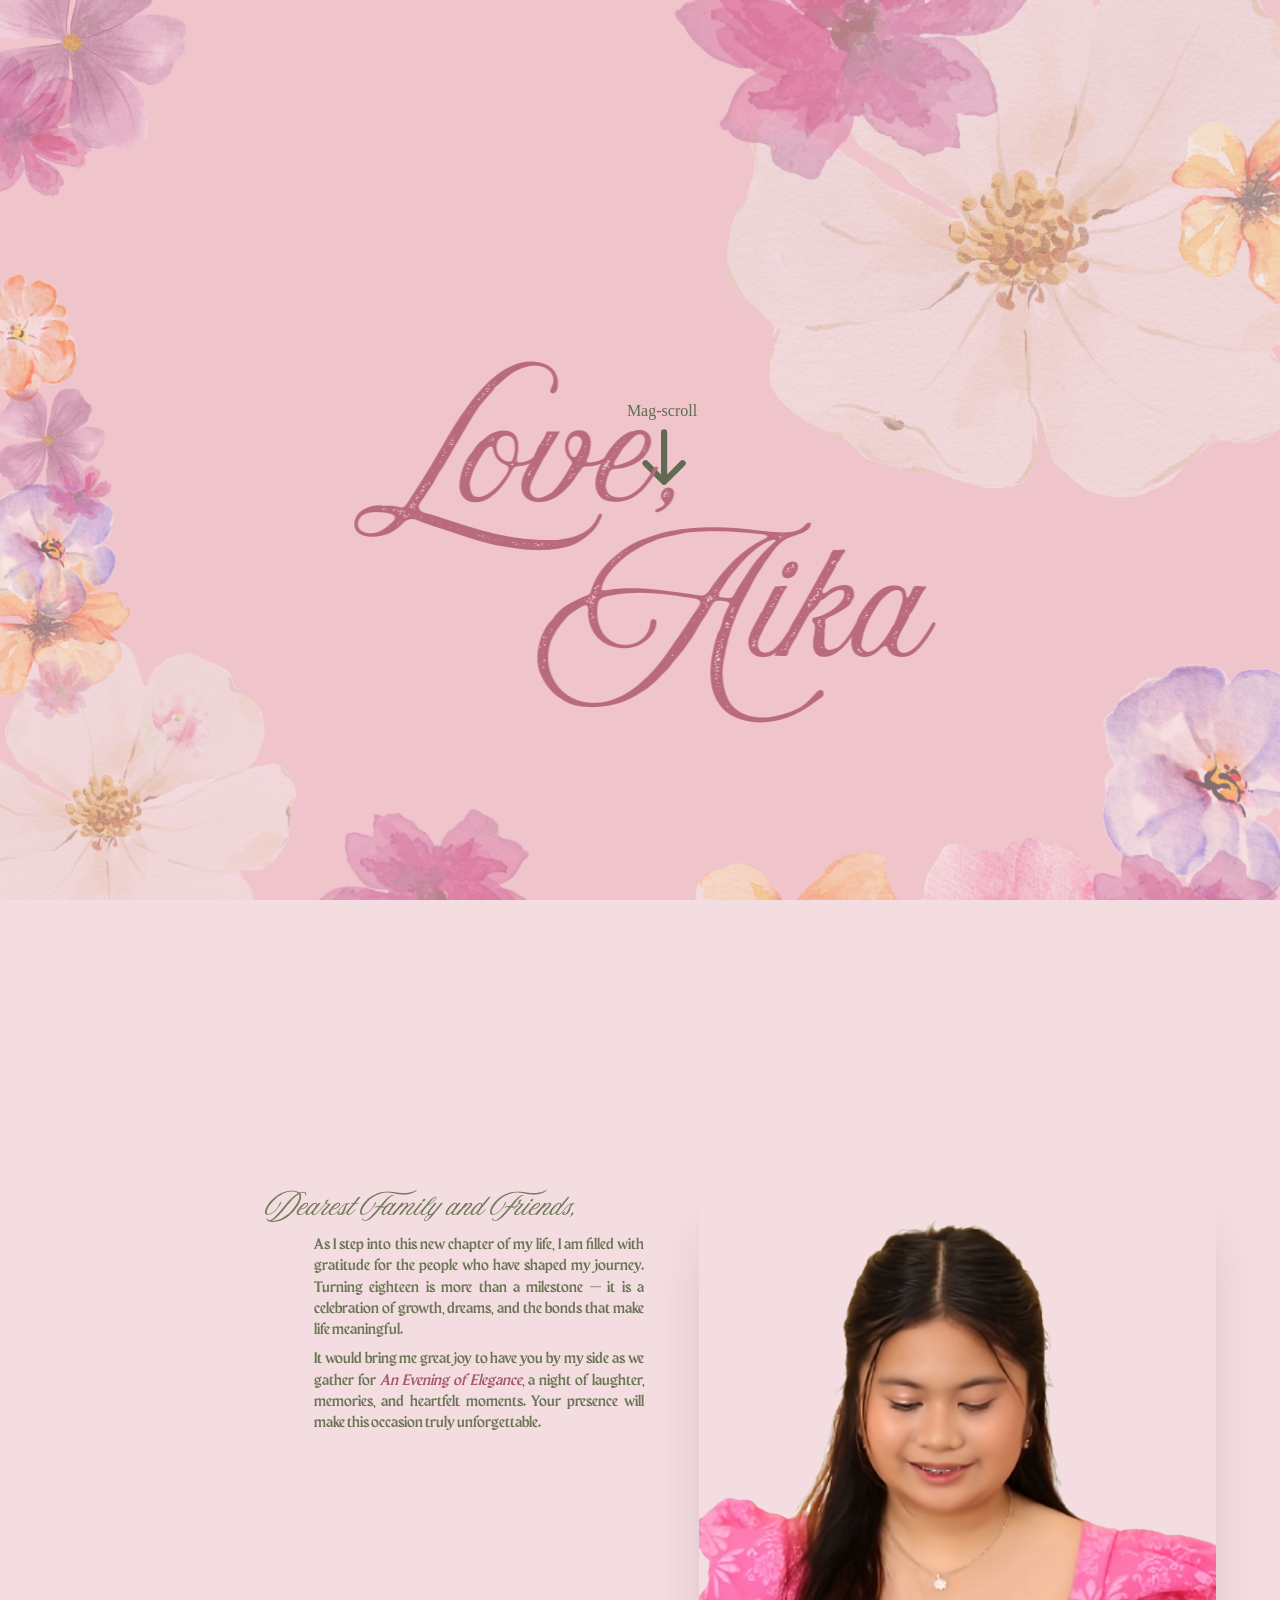
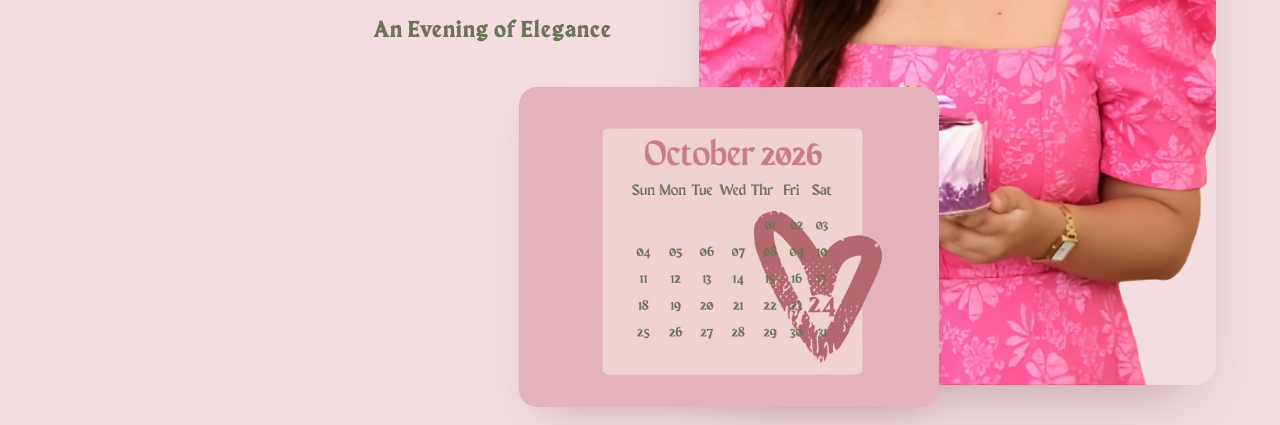
==== commit 3e8df678: "Add scroll hint section to landing page" ====
--- a/index.html
+++ b/index.html
@@ -24,6 +24,13 @@
 <section id="landing" class="landing">
   <div class="landing__inner">
     <div class="landing__stack"></div>
+  </div>
+
+  <div class="scroll-hint" aria-hidden="true">
+    <span class="scroll-hint__label">Mag-scroll</span>
+    <svg class="scroll-hint__arrow" viewBox="0 0 24 24" fill="none">
+      <path d="M12 4v16M12 20l-6-6M12 20l6-6" stroke="currentColor" stroke-width="2" stroke-linecap="round" stroke-linejoin="round"/>
+    </svg>
   </div>
 </section>
 
--- a/invitation.css
+++ b/invitation.css
@@ -125,6 +125,9 @@
   align-items: center;
   justify-content: center;
   background-image: url(images/background.png);
+  background-attachment: fixed;
+  background-size: cover;
+  background-position: center;
   z-index: 2;
   overflow: hidden;
 }
@@ -157,7 +160,10 @@
   height: 25vh; /* scroll distance for the full morph */
   position: relative;
   z-index: 2;
-  background: linear-gradient(to bottom, var(--blush-100), var(--blush-200));
+  background-image: url(images/background.png);
+  background-attachment: fixed;
+  background-size: cover;
+  background-position: center;
   pointer-events: none;
 }
 
@@ -169,6 +175,9 @@
   position: relative;
   min-height: 100vh;
   background-image: url(images/background.png);
+  background-attachment: fixed;
+  background-size: cover;
+  background-position: center;
   z-index: 2;
   display: grid;
   grid-template-columns: 1.15fr 1fr;
@@ -176,8 +185,9 @@
   padding: 60px 5vw 40px;
   gap: 40px;
 }
- 
+
 .home__panel {
+  position: relative;
   display: flex;
   flex-direction: column;
   padding-top: 0;
@@ -227,24 +237,17 @@
   font-weight: 600;
   font-size: clamp(1.15rem, 1.7vw, 1.5rem);
   color: #6b7556;
+  letter-spacing: 2px;
   margin-top: 15px;
   margin-bottom: 28px;
-  letter-spacing: 2px;
   padding-left: 310px;
 }
-
-.home__photo {
-  position: relative;
-  display: flex;
-  align-items: stretch;
-  justify-content: center;
-}
-
 
 .calendar {
   position: absolute;
   bottom: -22px;
-  right: 780px;
+  left: 100%;
+  transform: translateX(-140px);
   z-index: 10;
   background: var(--blush-300);
   border-radius: 18px;
@@ -253,7 +256,7 @@
   max-width: 420px;
   aspect-ratio: 420 / 320;
   overflow: hidden;
-  box-shadow: 0 10px 10px -22px rgba(90, 40, 55, 0.35);
+  box-shadow: 0 18px 40px -22px rgba(90, 40, 55, 0.35);
 }
 
 .calendar img {
@@ -263,8 +266,14 @@
   object-fit: contain;
 }
 
-
 /* ---- photo side ---- */
+
+.home__photo {
+  position: relative;
+  display: flex;
+  align-items: stretch;
+  justify-content: center;
+}
 
 .home__photo-frame {
   position: relative;
@@ -327,12 +336,22 @@
    ========================================================================== */
 
 @media (max-width: 980px) {
+  .landing,
+  .morph-track,
+  .home {
+    background-position: center top;
+  }
+
   .home {
     grid-template-columns: 1fr;
     padding: 72px 6vw 60px;
   }
   .home__photo { order: -1; }
   .home__panel { max-width: none; }
+  .home__photo-frame {
+    margin: 0 auto;
+    max-width: 480px;
+  }
   .home__photo-img {
     min-height: 320px;
     max-height: 480px;
@@ -341,7 +360,9 @@
     position: relative;
     bottom: auto;
     left: auto;
-    margin-top: 20px;
+    transform: none;
+    margin: 20px auto 0;
+    max-width: 340px;
   }
 }
 
@@ -354,8 +375,8 @@
     padding-left: 60px;
     max-width: none;
   }
-  .signature-slot { 
-    padding-left: 60px; 
+  .signature-slot {
+    padding-left: 60px;
   }
   .home__event {
     padding-left: 60px;
@@ -363,50 +384,60 @@
 }
 
 @media (max-width: 560px) {
+  .landing,
+  .morph-track,
+  .home {
+    background-position: center top;
+  }
+
   .home__eyebrow {
     padding-left: 0;
     max-width: none;
   }
-  .home__body { 
+  .home__body {
     text-align: left;
     padding-left: 0;
-    max-width: none; 
-  }
-  .signature-slot { 
-    padding-left: 0; 
+    max-width: none;
+  }
+  .signature-slot {
+    padding-left: 0;
   }
   .home__event {
     padding-left: 0;
+    text-align: center;
+  }
+  .home__photo-frame {
+    max-width: 340px;
   }
   .home__photo-img {
     min-height: 260px;
     max-height: 380px;
   }
-  .calendar { 
-    padding: 20px 18px 18px; 
+  .calendar {
+    padding: 20px 18px 18px;
   }
 }
 
 @media (max-width: 320px) {
-   .home__photo-img {
-      min-height: 180px;
-      max-height: 260px;
-   } 
-   .home__eyebrow {
-      font-size: clamp(1.1rem, 4vw, 1.4rem);
-   }
-   .home__body {
-      font-size: clamp(0.8rem, 3vw, 0.9rem);
-      gap: 6px;
-   }
-   .signature-slot {
-      height: clamp(80px, 20vw, 110px);
-   }
-   .home__event {
-      font-size: clamp(0.9rem, 3.5vw, 1.1rem);
-      margin-bottom: 16px;
-   }
-   .calendar {
-      max-width: 260px;
-   }
-}
+  .home__photo-img {
+    min-height: 180px;
+    max-height: 260px;
+  }
+  .home__eyebrow {
+    font-size: clamp(1.1rem, 4vw, 1.4rem);
+  }
+  .home__body {
+    font-size: clamp(0.8rem, 3vw, 0.9rem);
+    gap: 6px;
+  }
+  .signature-slot {
+    height: clamp(80px, 20vw, 110px);
+  }
+  .home__event {
+    font-size: clamp(0.9rem, 3.5vw, 1.1rem);
+    margin-bottom: 16px;
+  }
+  .calendar {
+    max-width: 260px;
+  }
+}
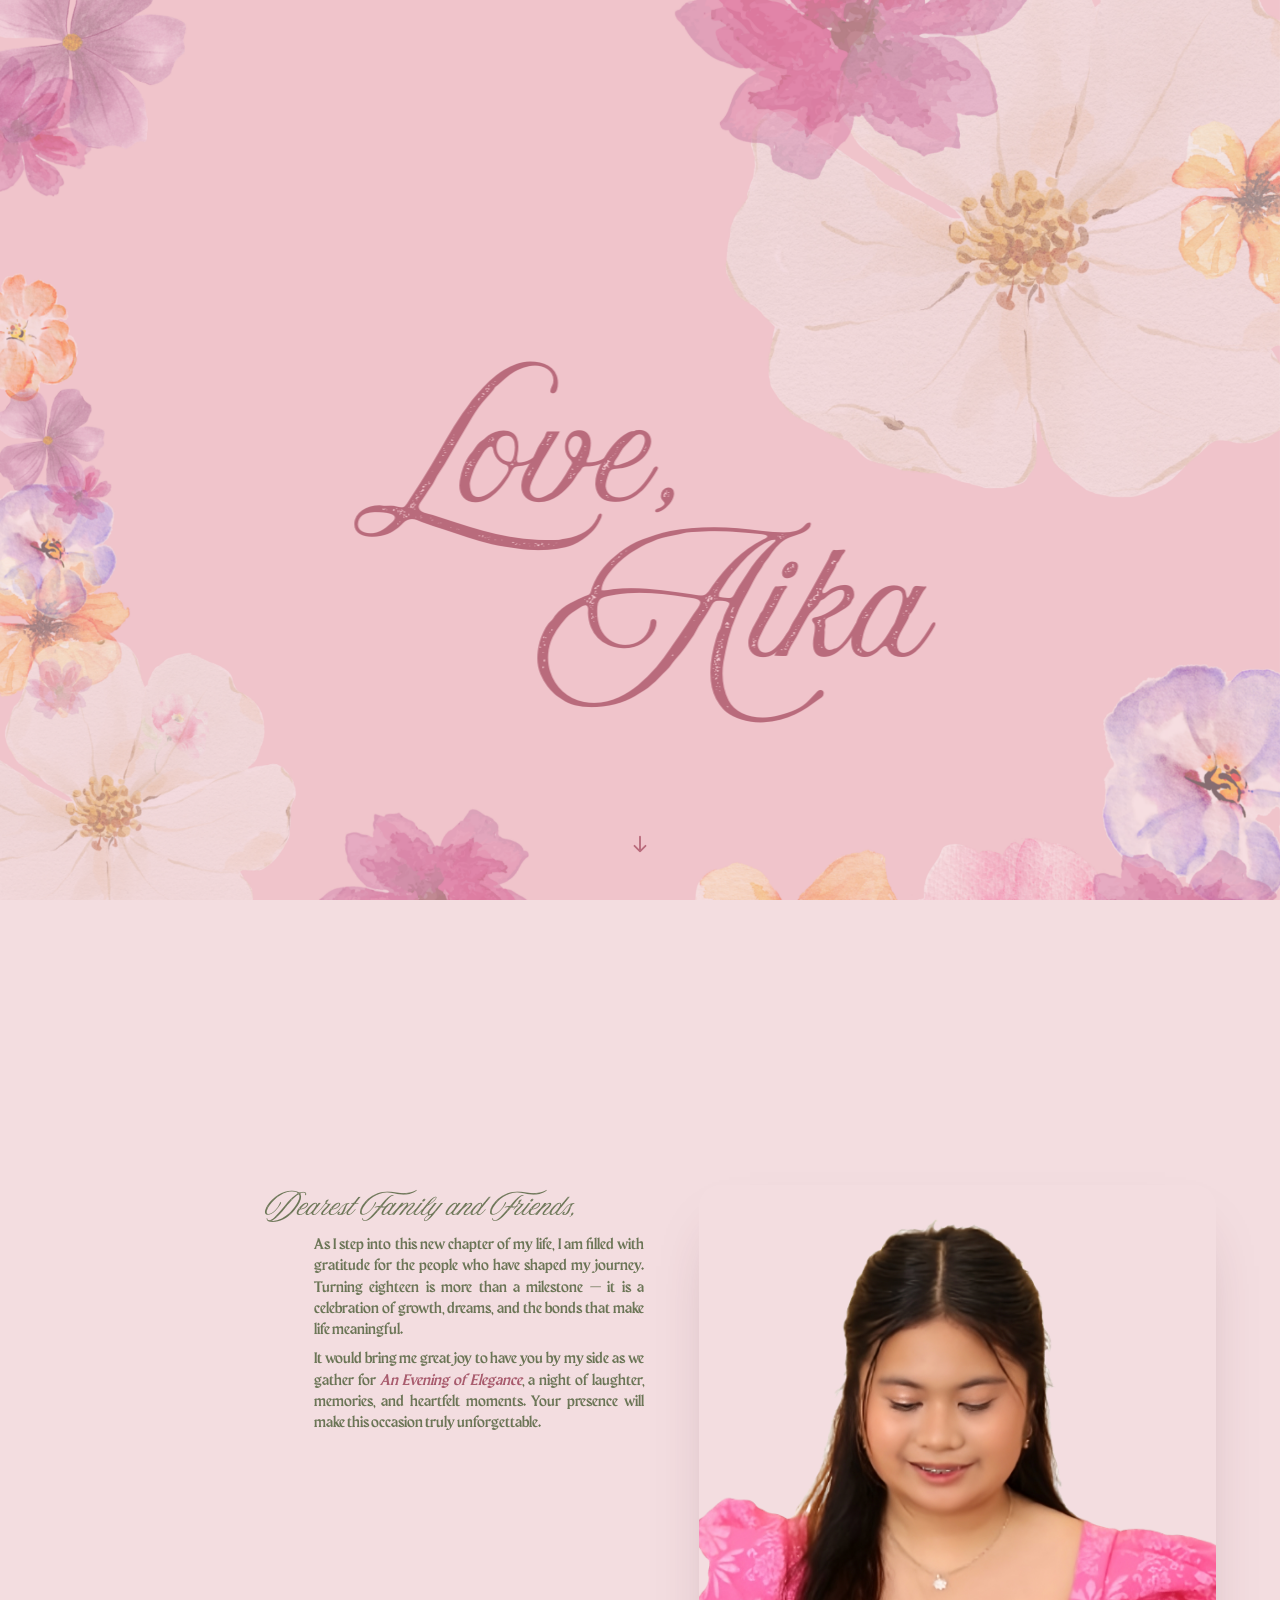
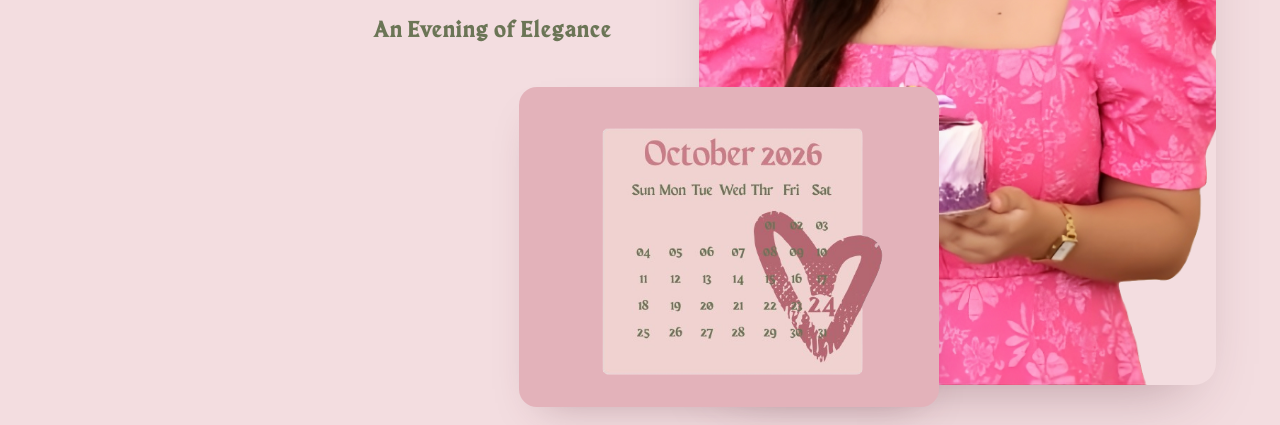
==== commit 6484ef38: "Update index.html" ====
--- a/index.html
+++ b/index.html
@@ -27,7 +27,6 @@
   </div>
 
   <div class="scroll-hint" aria-hidden="true">
-    <span class="scroll-hint__label">Mag-scroll</span>
     <svg class="scroll-hint__arrow" viewBox="0 0 24 24" fill="none">
       <path d="M12 4v16M12 20l-6-6M12 20l6-6" stroke="currentColor" stroke-width="2" stroke-linecap="round" stroke-linejoin="round"/>
     </svg>
--- a/invitation.css
+++ b/invitation.css
@@ -148,6 +148,51 @@
 .landing__stack {
   height: clamp(230px, 30vw, 340px);
   width: 100%;
+}
+
+/* ---- Scroll hint — tells first-time visitors to scroll down ---- */
+
+.scroll-hint {
+  position: absolute;
+  bottom: clamp(24px, 5vh, 48px);
+  left: 50%;
+  transform: translateX(-50%);
+  display: flex;
+  flex-direction: column;
+  align-items: center;
+  gap: 6px;
+  color: var(--rose-500);
+  z-index: 3;
+  animation: scroll-hint-bounce 2s ease-in-out infinite;
+}
+
+.scroll-hint__label {
+  font-family: var(--font-display);
+  font-size: 0.85rem;
+  letter-spacing: 0.08em;
+  text-transform: uppercase;
+  opacity: 0.75;
+}
+
+.scroll-hint__arrow {
+  width: 22px;
+  height: 22px;
+}
+
+@keyframes scroll-hint-bounce {
+  0%, 100% { transform: translateX(-50%) translateY(0); }
+  50% { transform: translateX(-50%) translateY(8px); }
+}
+
+/* Fade out once the user starts scrolling — handled by JS toggling this class */
+.scroll-hint.is-hidden {
+  opacity: 0;
+  transition: opacity 0.4s var(--ease-soft);
+  pointer-events: none;
+}
+
+@media (prefers-reduced-motion: reduce) {
+  .scroll-hint { animation: none; }
 }
 
 
